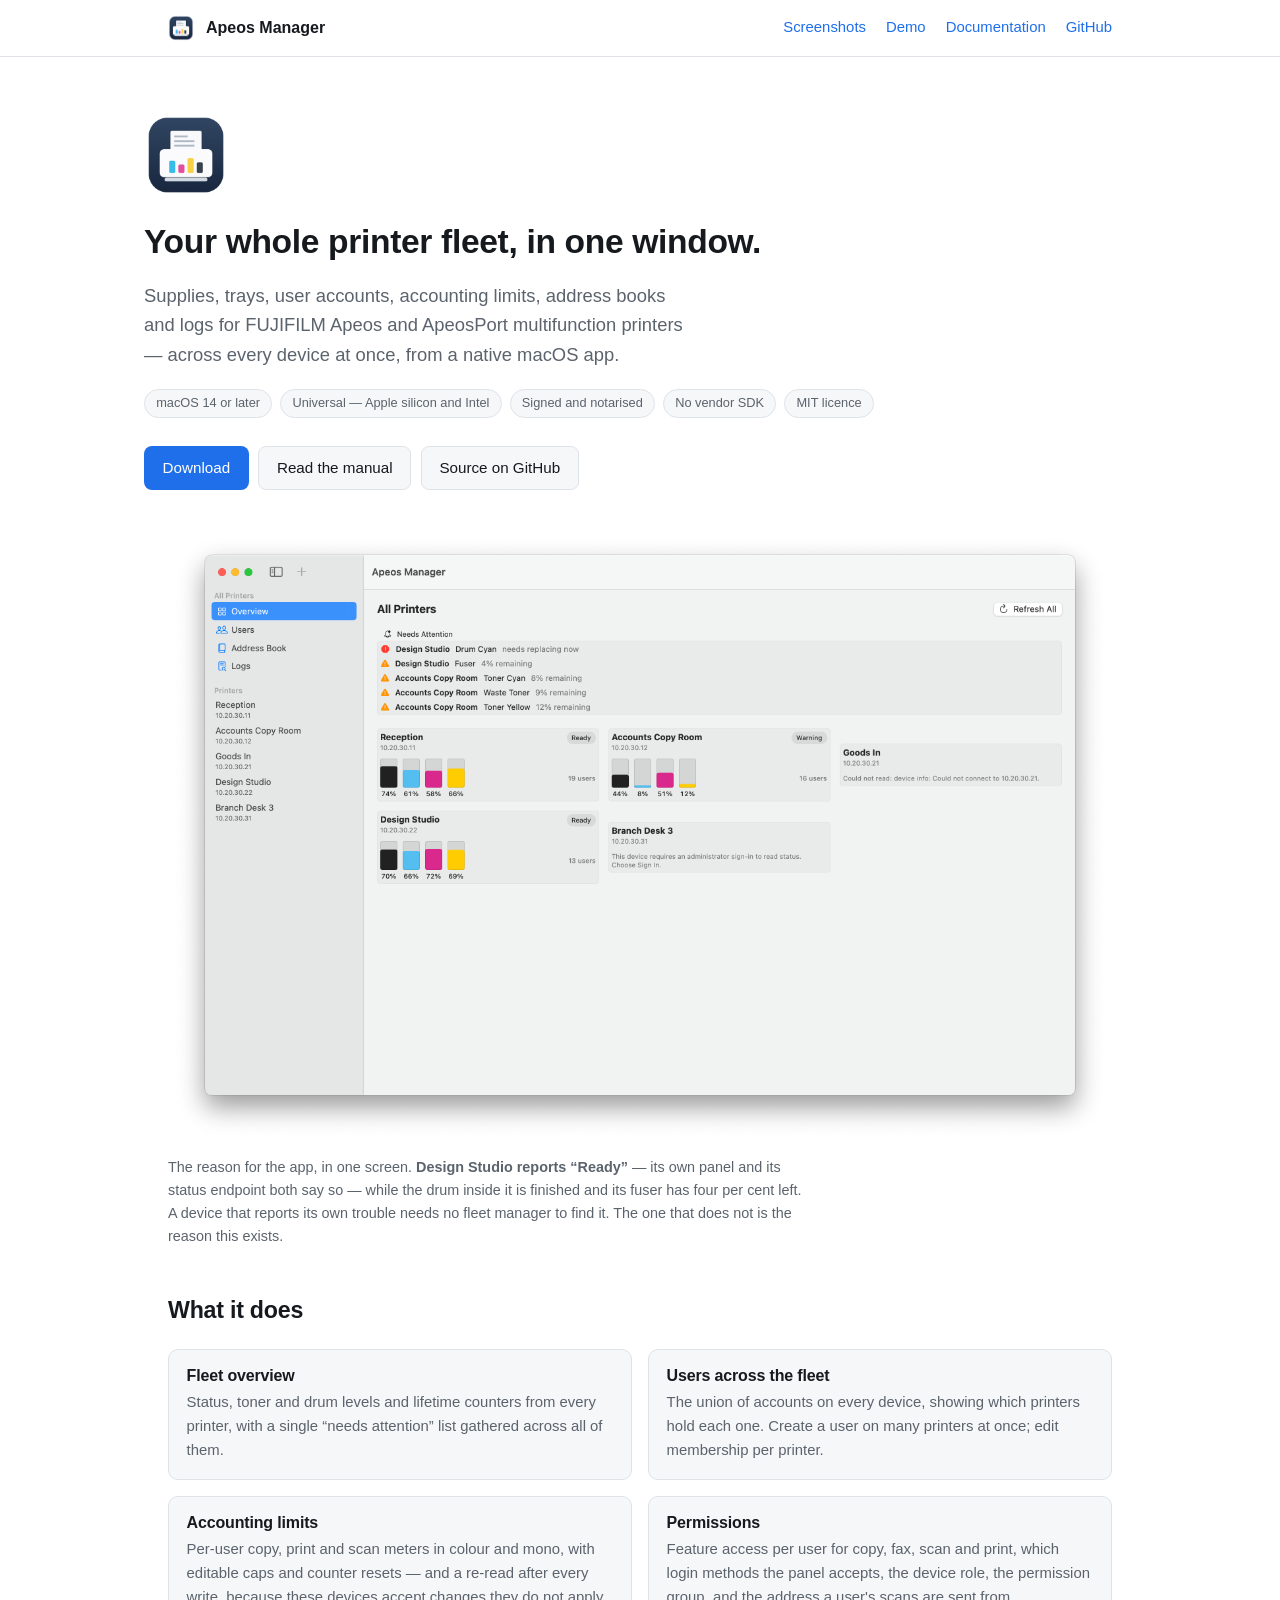
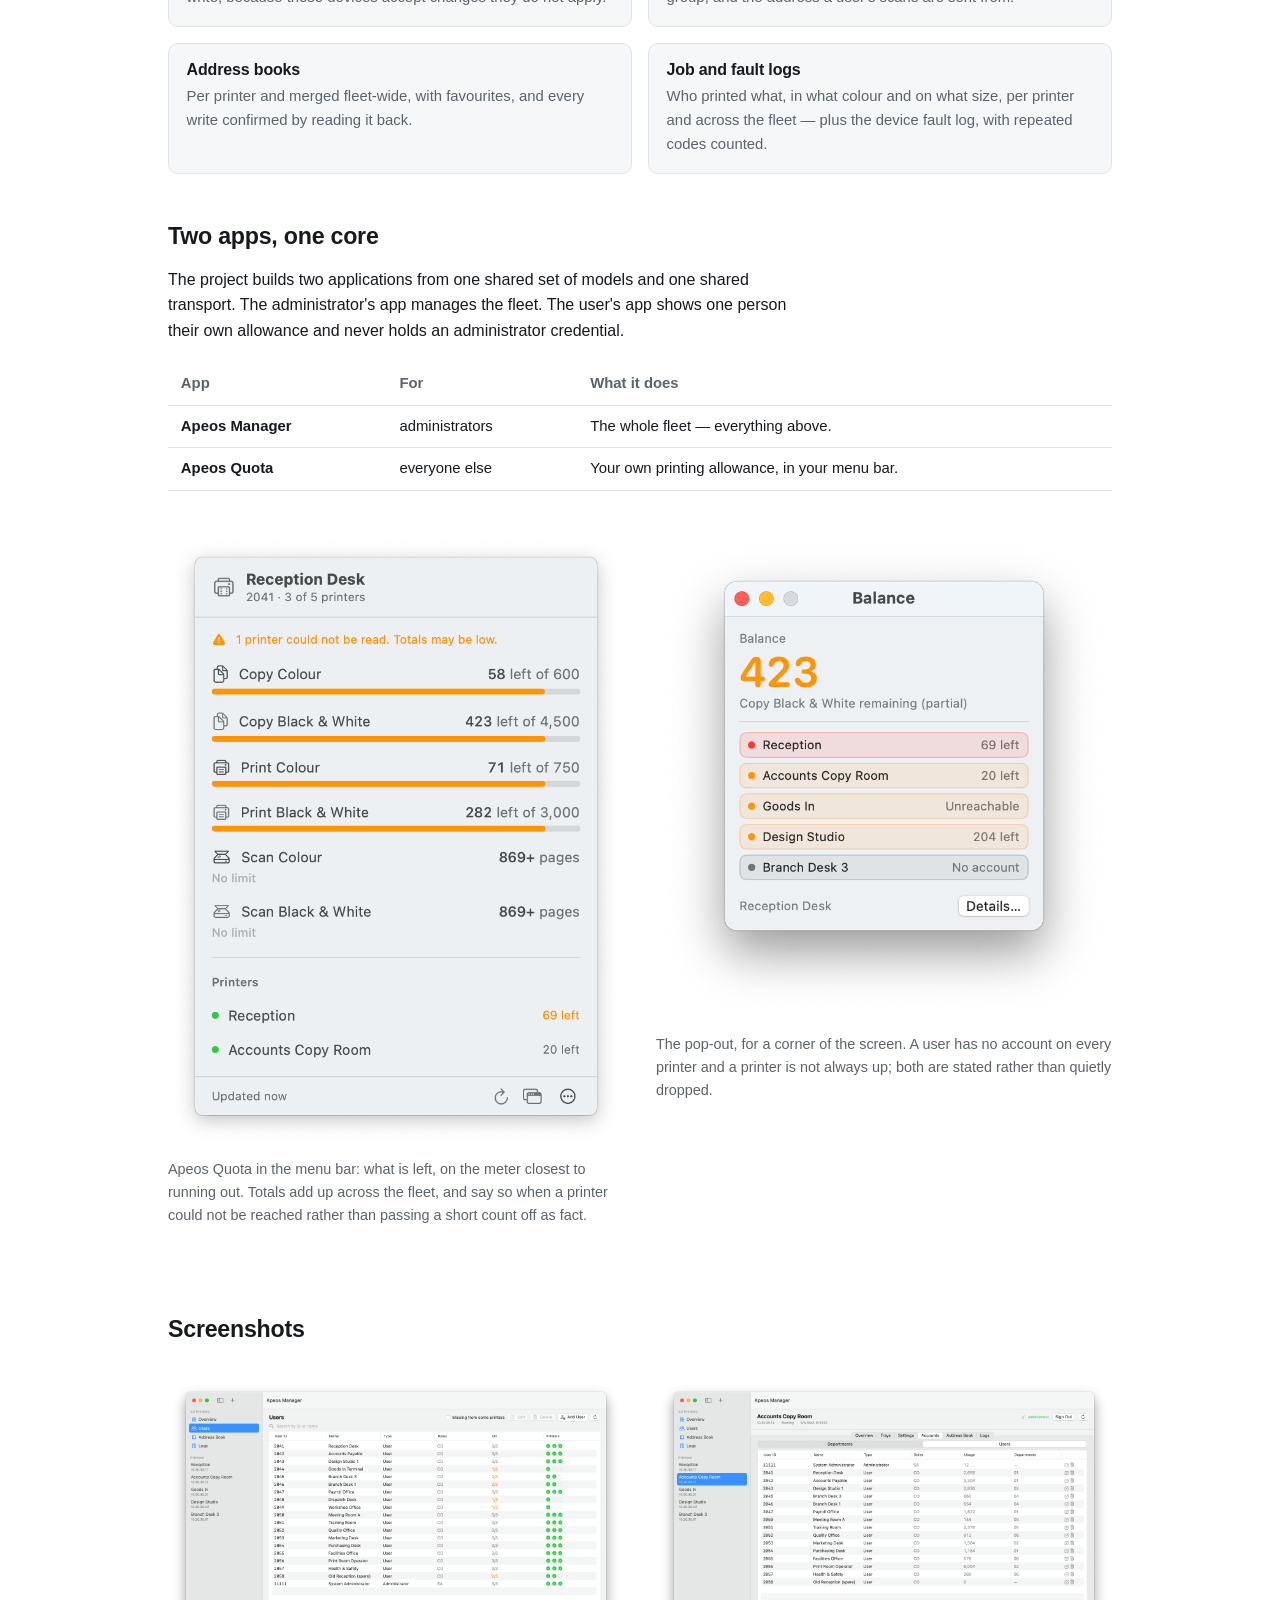
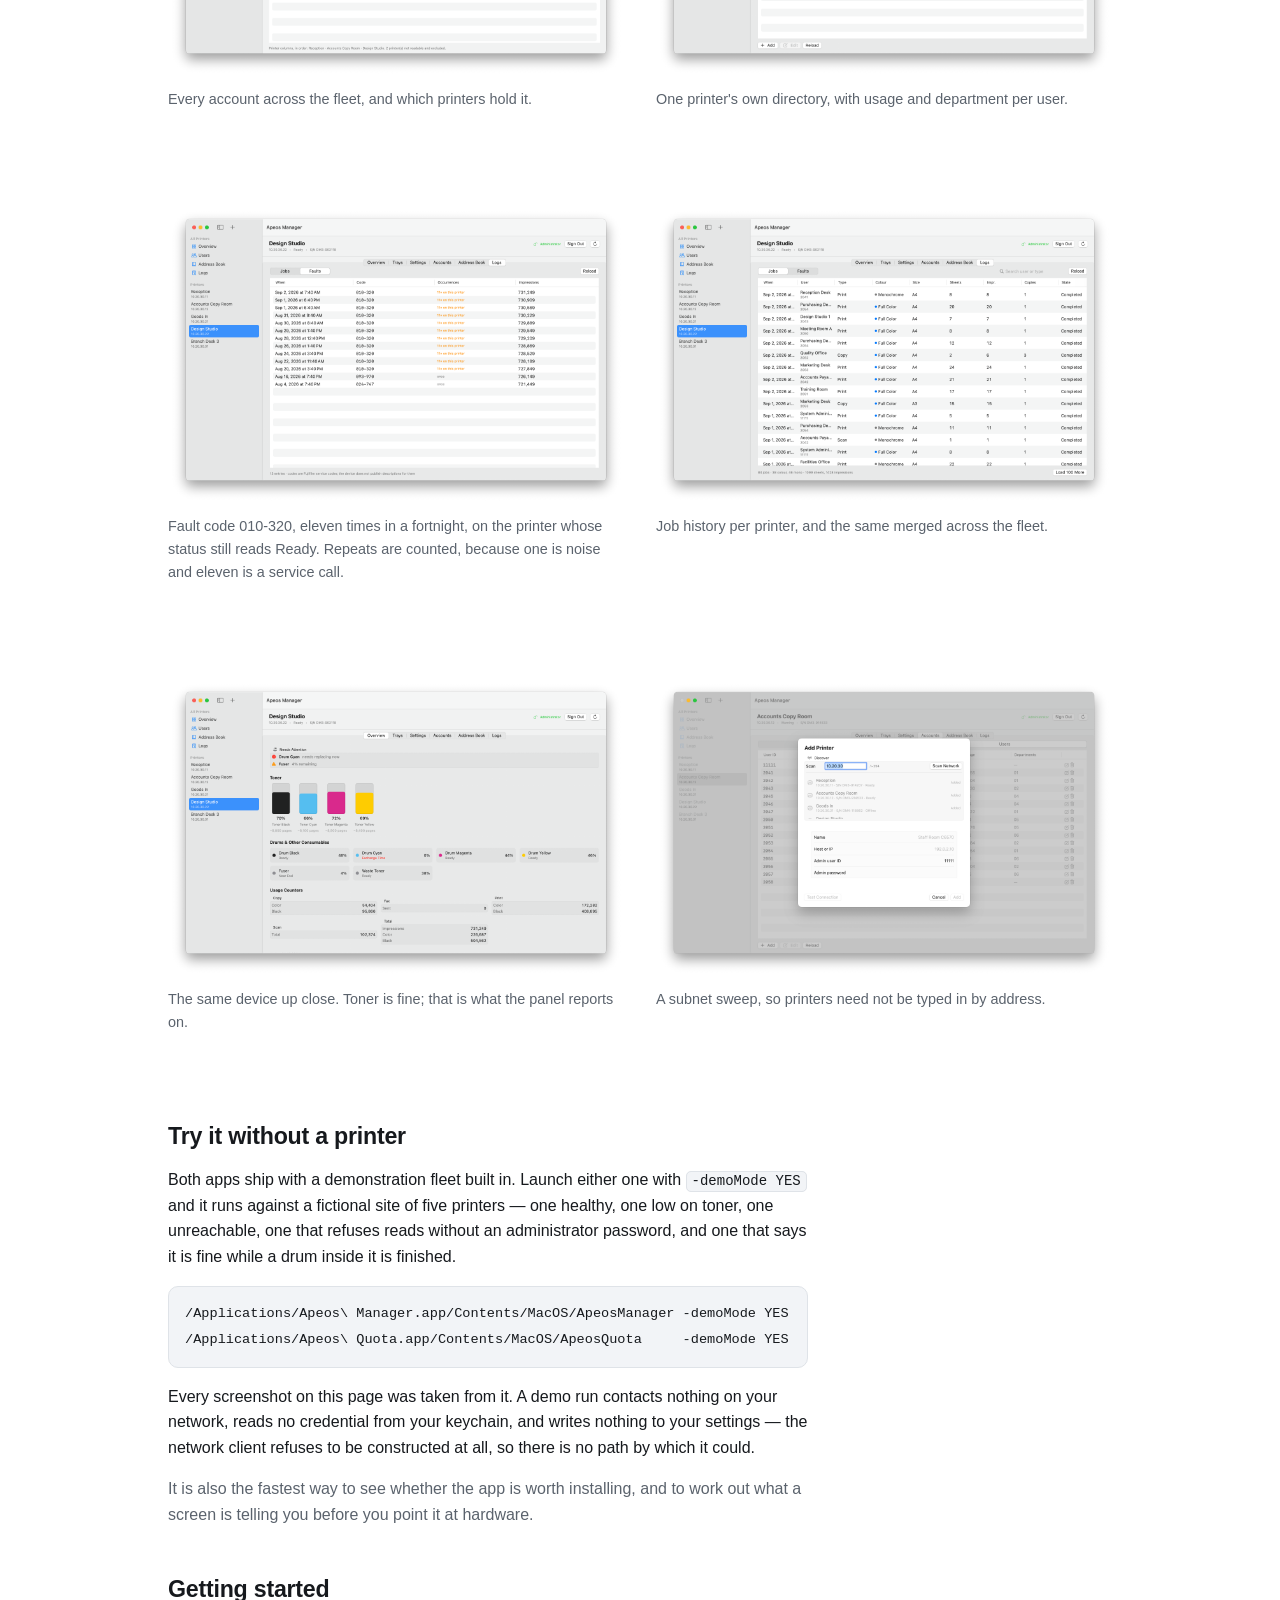
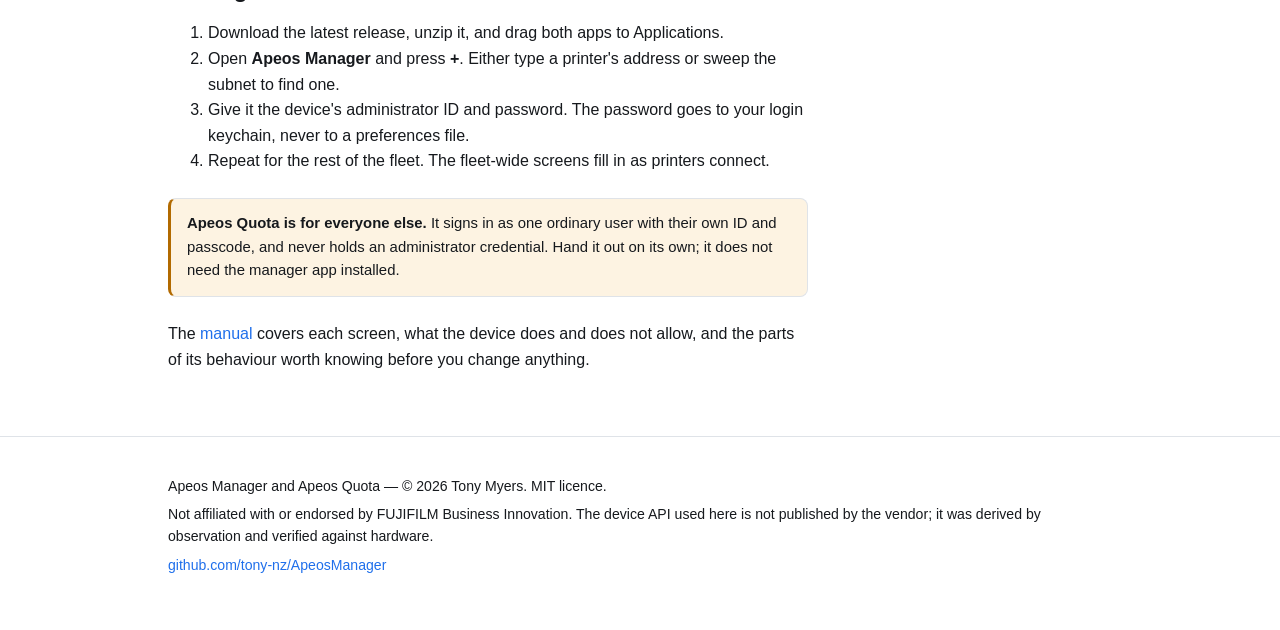
==== docs/index.html @ cca81536 "Add the documentation site Plain HTML and one stylesheet: no Jekyll, no generator, no npm, so what i" ====
<!doctype html>
<html lang="en">
<head>
<meta charset="utf-8">
<meta name="viewport" content="width=device-width, initial-scale=1">
<title>Apeos Manager — fleet management for Apeos printers on macOS</title>
<meta name="description" content="A macOS app for managing a fleet of FUJIFILM Apeos and ApeosPort multifunction printers: supplies, users, accounting limits, address books and logs, across every printer at once.">
<link rel="icon" href="assets/favicon.png" type="image/png">
<link rel="stylesheet" href="assets/style.css">
</head>
<body>

<header class="site-head">
  <div class="wrap">
    <img src="assets/icon.png" alt="Apeos Manager icon">
    <span class="name">Apeos Manager</span>
    <nav>
      <a href="#screenshots">Screenshots</a>
      <a href="#demo">Demo</a>
      <a href="documentation.html">Documentation</a>
      <a href="https://github.com/tony-nz/ApeosManager">GitHub</a>
    </nav>
  </div>
</header>

<main>

<section class="wrap hero">
  <img class="appicon" src="assets/icon.png" alt="Apeos Manager application icon">
  <h1>Your whole printer fleet, in one window.</h1>
  <p class="lead">
    Supplies, trays, user accounts, accounting limits, address books and logs for
    FUJIFILM Apeos and ApeosPort multifunction printers &mdash; across every device at
    once, from a native macOS app.
  </p>
  <div class="badges">
    <span class="badge">macOS 14 or later</span>
    <span class="badge">Universal &mdash; Apple silicon and Intel</span>
    <span class="badge">Signed and notarised</span>
    <span class="badge">No vendor SDK</span>
    <span class="badge">MIT licence</span>
  </div>
  <div class="cta">
    <a class="button primary" href="https://github.com/tony-nz/ApeosManager/releases/latest">Download</a>
    <a class="button quiet" href="documentation.html">Read the manual</a>
    <a class="button quiet" href="https://github.com/tony-nz/ApeosManager">Source on GitHub</a>
  </div>
</section>

<section class="wrap">
  <figure>
    <img src="screenshots/fleet-overview.png"
         alt="The fleet overview. A Needs Attention panel lists a spent cyan drum and a
              fuser at four per cent on Design Studio, and three low consumables on
              Accounts Copy Room. Below it, printer cards show Design Studio badged
              Ready, Goods In unreachable, and Branch Desk 3 asking for an administrator
              sign-in.">
    <figcaption>
      The reason for the app, in one screen. <strong>Design Studio reports
      &ldquo;Ready&rdquo;</strong> &mdash; its own panel and its status endpoint both say
      so &mdash; while the drum inside it is finished and its fuser has four per cent
      left. A device that reports its own trouble needs no fleet manager to find it. The
      one that does not is the reason this exists.
    </figcaption>
  </figure>
</section>

<section class="wrap">
  <h2 id="what">What it does</h2>
  <div class="features">
    <div class="feature">
      <h3>Fleet overview</h3>
      <p>Status, toner and drum levels and lifetime counters from every printer, with a
         single &ldquo;needs attention&rdquo; list gathered across all of them.</p>
    </div>
    <div class="feature">
      <h3>Users across the fleet</h3>
      <p>The union of accounts on every device, showing which printers hold each one.
         Create a user on many printers at once; edit membership per printer.</p>
    </div>
    <div class="feature">
      <h3>Accounting limits</h3>
      <p>Per-user copy, print and scan meters in colour and mono, with editable caps and
         counter resets &mdash; and a re-read after every write, because these devices
         accept changes they do not apply.</p>
    </div>
    <div class="feature">
      <h3>Permissions</h3>
      <p>Feature access per user for copy, fax, scan and print, which login methods the
         panel accepts, the device role, the permission group, and the address a user's
         scans are sent from.</p>
    </div>
    <div class="feature">
      <h3>Address books</h3>
      <p>Per printer and merged fleet-wide, with favourites, and every write confirmed by
         reading it back.</p>
    </div>
    <div class="feature">
      <h3>Job and fault logs</h3>
      <p>Who printed what, in what colour and on what size, per printer and across the
         fleet &mdash; plus the device fault log, with repeated codes counted.</p>
    </div>
  </div>
</section>

<section class="wrap">
  <h2 id="two-apps">Two apps, one core</h2>
  <div class="prose">
    <p>
      The project builds two applications from one shared set of models and one shared
      transport. The administrator's app manages the fleet. The user's app shows one
      person their own allowance and never holds an administrator credential.
    </p>
  </div>
  <div class="table-scroll">
    <table>
      <thead>
        <tr><th>App</th><th>For</th><th>What it does</th></tr>
      </thead>
      <tbody>
        <tr>
          <td><strong>Apeos Manager</strong></td>
          <td>administrators</td>
          <td>The whole fleet &mdash; everything above.</td>
        </tr>
        <tr>
          <td><strong>Apeos Quota</strong></td>
          <td>everyone else</td>
          <td>Your own printing allowance, in your menu bar.</td>
        </tr>
      </tbody>
    </table>
  </div>

  <div class="shots two">
    <figure>
      <img src="screenshots/quota-menu-bar.png"
           alt="The Apeos Quota menu bar popover for Reception Desk, showing four capped
                meters close to their limits, two uncapped scan meters, and a warning
                that one printer could not be read so totals may be low.">
      <figcaption>
        Apeos Quota in the menu bar: what is left, on the meter closest to running out.
        Totals add up across the fleet, and say so when a printer could not be reached
        rather than passing a short count off as fact.
      </figcaption>
    </figure>
    <figure>
      <img src="screenshots/quota-balance.png"
           alt="The Balance window: 423 Copy Black and White remaining, marked partial,
                with all five printers listed — Reception 69 left, Accounts Copy Room 20
                left, Goods In unreachable, Design Studio 204 left, and Branch Desk 3
                showing no account.">
      <figcaption>
        The pop-out, for a corner of the screen. A user has no account on every printer
        and a printer is not always up; both are stated rather than quietly dropped.
      </figcaption>
    </figure>
  </div>
</section>

<section class="wrap">
  <h2 id="screenshots">Screenshots</h2>
  <div class="shots two">
    <figure>
      <img src="screenshots/fleet-users.png"
           alt="The fleet-wide Users list: nineteen accounts with ID, name, type, role,
                a count of how many printers hold each, and a tick per printer.">
      <figcaption>Every account across the fleet, and which printers hold it.</figcaption>
    </figure>
    <figure>
      <img src="screenshots/printer-accounts.png"
           alt="One printer's Accounts tab, showing its user list with per-user usage
                totals and department numbers.">
      <figcaption>One printer's own directory, with usage and department per user.</figcaption>
    </figure>
    <figure>
      <img src="screenshots/printer-faults.png"
           alt="The fault log for Design Studio: fault code 010-320 listed eleven times
                over a fortnight, each row marked eleven times on this printer, on a
                device whose header reads Ready.">
      <figcaption>
        Fault code 010&#8209;320, eleven times in a fortnight, on the printer whose
        status still reads Ready. Repeats are counted, because one is noise and eleven
        is a service call.
      </figcaption>
    </figure>
    <figure>
      <img src="screenshots/printer-jobs.png"
           alt="Job history for one printer: date, user, type, colour, paper size,
                sheets, impressions, copies and state.">
      <figcaption>Job history per printer, and the same merged across the fleet.</figcaption>
    </figure>
    <figure>
      <img src="screenshots/printer-overview.png"
           alt="Design Studio's own overview: header reads Ready, toner all near seventy
                per cent, and below it Drum Cyan at zero per cent marked Exchange Time
                and the fuser at four per cent.">
      <figcaption>
        The same device up close. Toner is fine; that is what the panel reports on.
      </figcaption>
    </figure>
    <figure>
      <img src="screenshots/add-printer.png"
           alt="The Add Printer sheet mid-scan, listing discovered printers with their
                addresses, serial numbers and status.">
      <figcaption>A subnet sweep, so printers need not be typed in by address.</figcaption>
    </figure>
  </div>
</section>

<section class="wrap">
  <h2 id="demo">Try it without a printer</h2>
  <div class="prose">
    <p>
      Both apps ship with a demonstration fleet built in. Launch either one with
      <code>-demoMode YES</code> and it runs against a fictional site of five printers
      &mdash; one healthy, one low on toner, one unreachable, one that refuses reads
      without an administrator password, and one that says it is fine while a drum inside
      it is finished.
    </p>
<pre><code>/Applications/Apeos\ Manager.app/Contents/MacOS/ApeosManager -demoMode YES
/Applications/Apeos\ Quota.app/Contents/MacOS/ApeosQuota     -demoMode YES</code></pre>
    <p>
      Every screenshot on this page was taken from it. A demo run contacts nothing on
      your network, reads no credential from your keychain, and writes nothing to your
      settings &mdash; the network client refuses to be constructed at all, so there is
      no path by which it could.
    </p>
    <p class="dim">
      It is also the fastest way to see whether the app is worth installing, and to work
      out what a screen is telling you before you point it at hardware.
    </p>
  </div>
</section>

<section class="wrap">
  <h2 id="start">Getting started</h2>
  <div class="prose">
    <ol>
      <li>Download the latest release, unzip it, and drag both apps to Applications.</li>
      <li>Open <strong>Apeos Manager</strong> and press <strong>+</strong>. Either type a
          printer's address or sweep the subnet to find one.</li>
      <li>Give it the device's administrator ID and password. The password goes to your
          login keychain, never to a preferences file.</li>
      <li>Repeat for the rest of the fleet. The fleet-wide screens fill in as printers
          connect.</li>
    </ol>
    <div class="note">
      <strong>Apeos Quota is for everyone else.</strong> It signs in as one ordinary
      user with their own ID and passcode, and never holds an administrator credential.
      Hand it out on its own; it does not need the manager app installed.
    </div>
    <p>
      The <a href="documentation.html">manual</a> covers each screen, what the device
      does and does not allow, and the parts of its behaviour worth knowing before you
      change anything.
    </p>
  </div>
</section>

</main>

<footer>
  <div class="wrap">
    <p>Apeos Manager and Apeos Quota &mdash; &copy; 2026 Tony Myers. MIT licence.</p>
    <p>Not affiliated with or endorsed by FUJIFILM Business Innovation. The device API
       used here is not published by the vendor; it was derived by observation and
       verified against hardware.</p>
    <p><a href="https://github.com/tony-nz/ApeosManager">github.com/tony-nz/ApeosManager</a></p>
  </div>
</footer>

</body>
</html>
---- docs/assets/style.css ----
/* Apeos Manager — one stylesheet, no build step, no web fonts.
   The light palette is defined on :root and only the properties are redefined in the
   dark block, so no colour has its only definition inside a media query. */

:root {
    --bg: #ffffff;
    --bg-soft: #f6f7f9;
    --bg-sunken: #eceef1;
    --text: #16191d;
    --text-dim: #5b636d;
    --line: #dfe3e8;
    --accent: #1f6feb;
    --accent-dim: #d6e4fd;
    --warn: #b26a00;
    --warn-bg: #fdf3e2;
    --code-bg: #f2f4f7;
    --shadow: 0 1px 2px rgba(0, 0, 0, .06), 0 8px 24px rgba(0, 0, 0, .07);
    --radius: 10px;
    --sans: -apple-system, BlinkMacSystemFont, "Segoe UI", Roboto, "Helvetica Neue", Arial, sans-serif;
    --mono: ui-monospace, SFMono-Regular, "SF Mono", Menlo, Consolas, monospace;
}

@media (prefers-color-scheme: dark) {
    :root {
        --bg: #14171a;
        --bg-soft: #1b1f24;
        --bg-sunken: #22272e;
        --text: #e8eaed;
        --text-dim: #9aa4b1;
        --line: #2c333b;
        --accent: #6ea8ff;
        --accent-dim: #1d3559;
        --warn: #e2a44a;
        --warn-bg: #2e2413;
        --code-bg: #1b1f24;
        --shadow: 0 1px 2px rgba(0, 0, 0, .4), 0 8px 24px rgba(0, 0, 0, .45);
    }
}

* { box-sizing: border-box; }

html { -webkit-text-size-adjust: 100%; }

body {
    margin: 0;
    background: var(--bg);
    color: var(--text);
    font: 16px/1.6 var(--sans);
}

/* Prose is capped; figures and tables are allowed the full column. */
.wrap { max-width: 62rem; margin: 0 auto; padding: 0 1.5rem; }
.prose { max-width: 40rem; }

a { color: var(--accent); text-decoration: none; }
a:hover { text-decoration: underline; }

h1, h2, h3 { line-height: 1.25; letter-spacing: -.01em; }
h1 { font-size: 2.1rem; margin: 0 0 .5rem; }
h2 { font-size: 1.45rem; margin: 3rem 0 .75rem; }
h3 { font-size: 1.1rem; margin: 2rem 0 .5rem; }
p, li { color: var(--text); }
.dim { color: var(--text-dim); }

code, kbd {
    font-family: var(--mono);
    font-size: .875em;
    background: var(--code-bg);
    border: 1px solid var(--line);
    border-radius: 5px;
    padding: .1em .35em;
}

pre {
    background: var(--code-bg);
    border: 1px solid var(--line);
    border-radius: var(--radius);
    padding: .9rem 1rem;
    overflow-x: auto;          /* wide code scrolls itself, never the page */
}
pre code { background: none; border: 0; padding: 0; font-size: .85rem; }

/* ---- header ---- */

.site-head {
    position: sticky; top: 0; z-index: 10;
    background: color-mix(in srgb, var(--bg) 88%, transparent);
    backdrop-filter: saturate(180%) blur(12px);
    border-bottom: 1px solid var(--line);
}
.site-head .wrap { display: flex; align-items: center; gap: .75rem; height: 56px; }
.site-head img { width: 26px; height: 26px; border-radius: 6px; }
.site-head .name { font-weight: 600; color: var(--text); }
.site-head nav { margin-left: auto; display: flex; gap: 1.25rem; font-size: .93rem; }

/* ---- hero ---- */

.hero { padding: 3.5rem 0 1rem; }
.hero img.appicon { width: 84px; height: 84px; margin-bottom: 1rem; }
.hero p.lead { font-size: 1.15rem; color: var(--text-dim); max-width: 34rem; }

.badges { display: flex; flex-wrap: wrap; gap: .5rem; margin: 1.25rem 0 0; }
.badge {
    font-size: .8rem; color: var(--text-dim);
    border: 1px solid var(--line); border-radius: 999px;
    padding: .2rem .7rem; background: var(--bg-soft);
}

.cta { display: flex; flex-wrap: wrap; gap: .6rem; margin: 1.75rem 0 0; }
.button {
    display: inline-block; padding: .55rem 1.1rem; border-radius: 8px;
    font-size: .95rem; font-weight: 500; border: 1px solid transparent;
}
.button.primary { background: var(--accent); color: #fff; }
.button.primary:hover { text-decoration: none; filter: brightness(1.08); }
.button.quiet { border-color: var(--line); color: var(--text); background: var(--bg-soft); }
.button.quiet:hover { text-decoration: none; border-color: var(--text-dim); }

.note {
    border: 1px solid var(--line); border-left: 3px solid var(--warn);
    background: var(--warn-bg); color: var(--text);
    border-radius: 8px; padding: .8rem 1rem; margin: 1.5rem 0; font-size: .93rem;
}

/* ---- figures ---- */

figure { margin: 1.5rem 0 2.5rem; }
figure img {
    display: block; width: 100%; height: auto;
    border-radius: var(--radius);
}
figure.plain img { box-shadow: none; }
figcaption { margin-top: .7rem; color: var(--text-dim); font-size: .9rem; max-width: 40rem; }

.shots { display: grid; gap: 2rem; }
@media (min-width: 60rem) { .shots.two { grid-template-columns: 1fr 1fr; } }

/* ---- feature grid ---- */

.features { display: grid; gap: 1rem; margin-top: 1.5rem; }
@media (min-width: 46rem) { .features { grid-template-columns: 1fr 1fr; } }
.feature {
    border: 1px solid var(--line); border-radius: var(--radius);
    background: var(--bg-soft); padding: 1rem 1.1rem;
}
.feature h3 { margin: 0 0 .35rem; font-size: 1rem; }
.feature p { margin: 0; color: var(--text-dim); font-size: .93rem; }

/* ---- tables ---- */

.table-scroll { overflow-x: auto; margin: 1.25rem 0; }
table { border-collapse: collapse; width: 100%; font-size: .93rem; }
th, td { text-align: left; padding: .55rem .8rem; border-bottom: 1px solid var(--line); }
th { color: var(--text-dim); font-weight: 600; white-space: nowrap; }

/* ---- documentation layout ---- */

.doc { display: block; }
@media (min-width: 64rem) {
    .doc { display: grid; grid-template-columns: 15rem 1fr; gap: 3rem; align-items: start; }
    .doc-nav { position: sticky; top: 76px; max-height: calc(100vh - 96px); overflow-y: auto; }
}
.doc-nav ul { list-style: none; margin: 0; padding: 0; font-size: .9rem; }
.doc-nav li { margin: 0; }
.doc-nav a {
    display: block; padding: .28rem .6rem; border-radius: 6px;
    color: var(--text-dim); border-left: 2px solid transparent;
}
.doc-nav a:hover { color: var(--text); text-decoration: none; }
.doc-nav a.active { color: var(--accent); background: var(--accent-dim); border-left-color: var(--accent); }
.doc-nav .group { margin-top: 1rem; font-size: .78rem; text-transform: uppercase;
                  letter-spacing: .06em; color: var(--text-dim); padding: 0 .6rem; }

.doc-body section { scroll-margin-top: 76px; }
.doc-body h2:first-of-type { margin-top: 1rem; }

/* ---- footer ---- */

footer {
    margin-top: 4rem; border-top: 1px solid var(--line);
    padding: 2rem 0 3rem; color: var(--text-dim); font-size: .88rem;
}
footer p { margin: .35rem 0; }
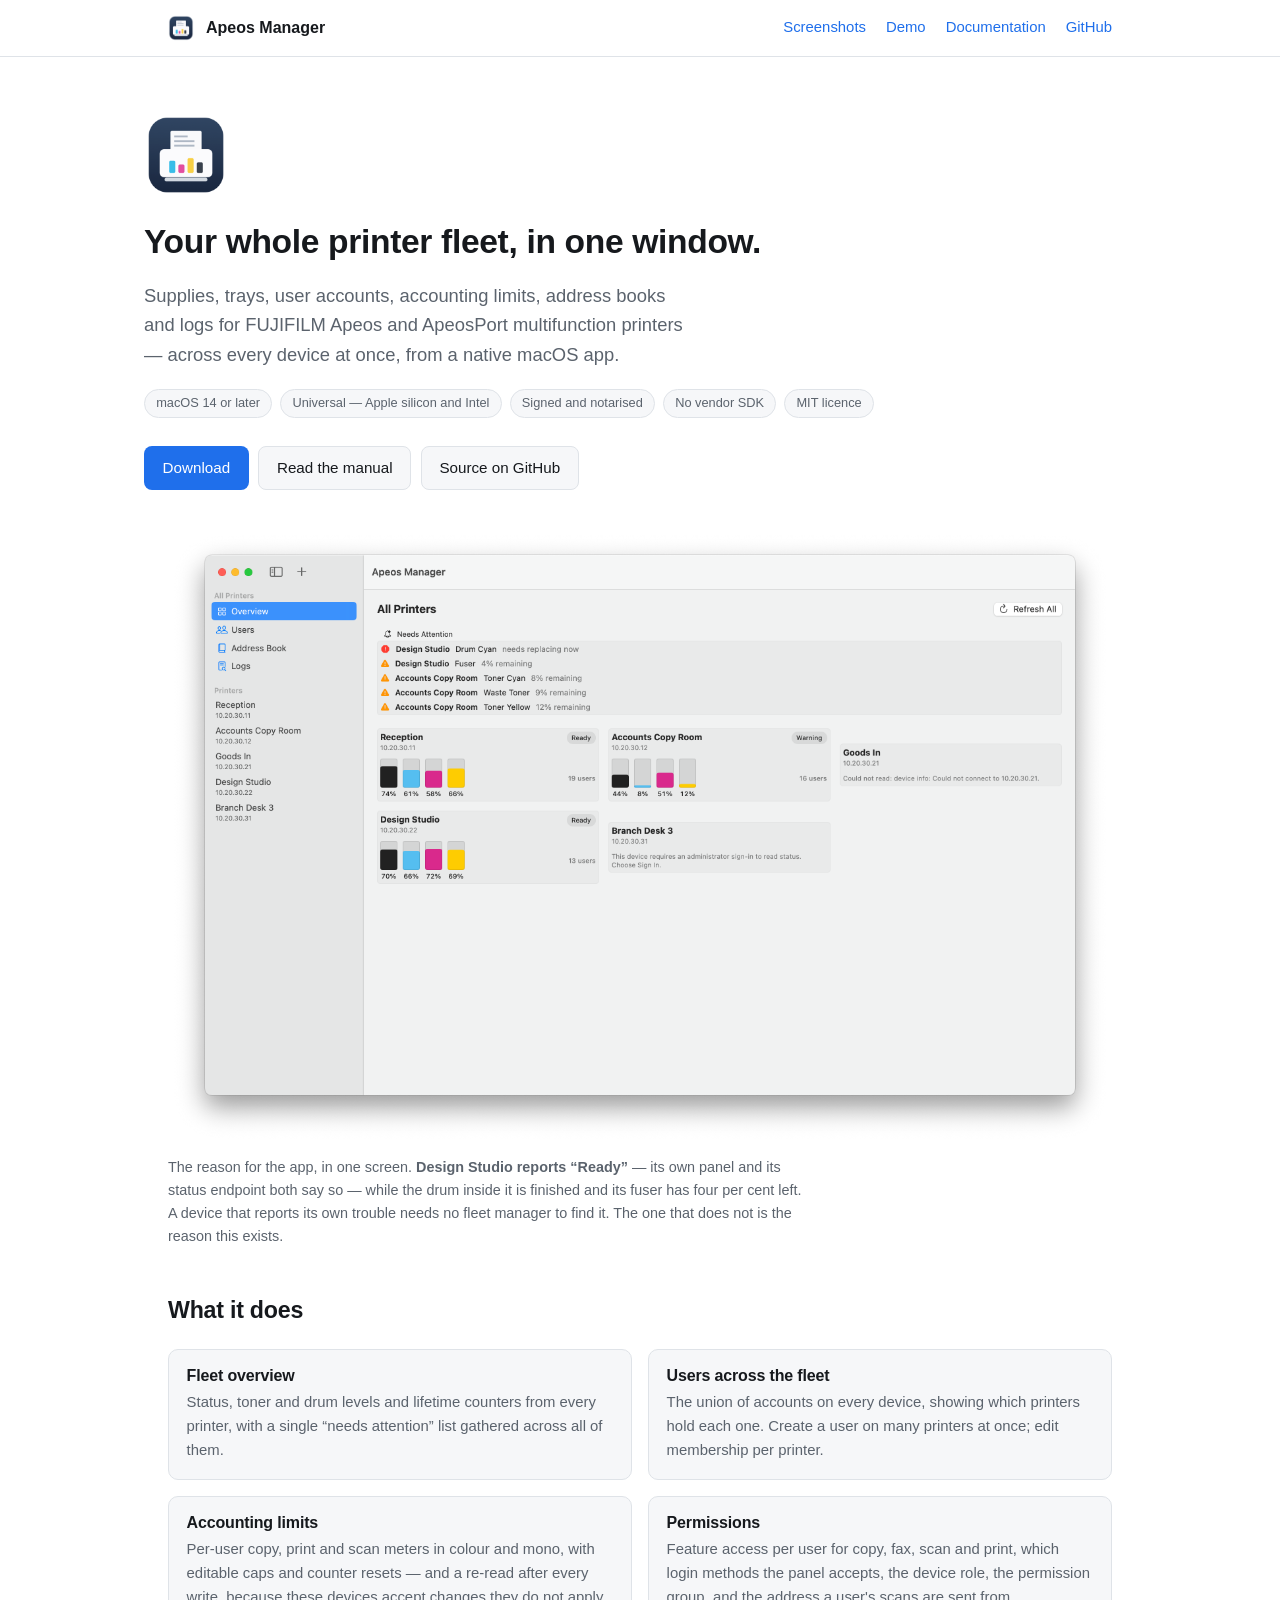
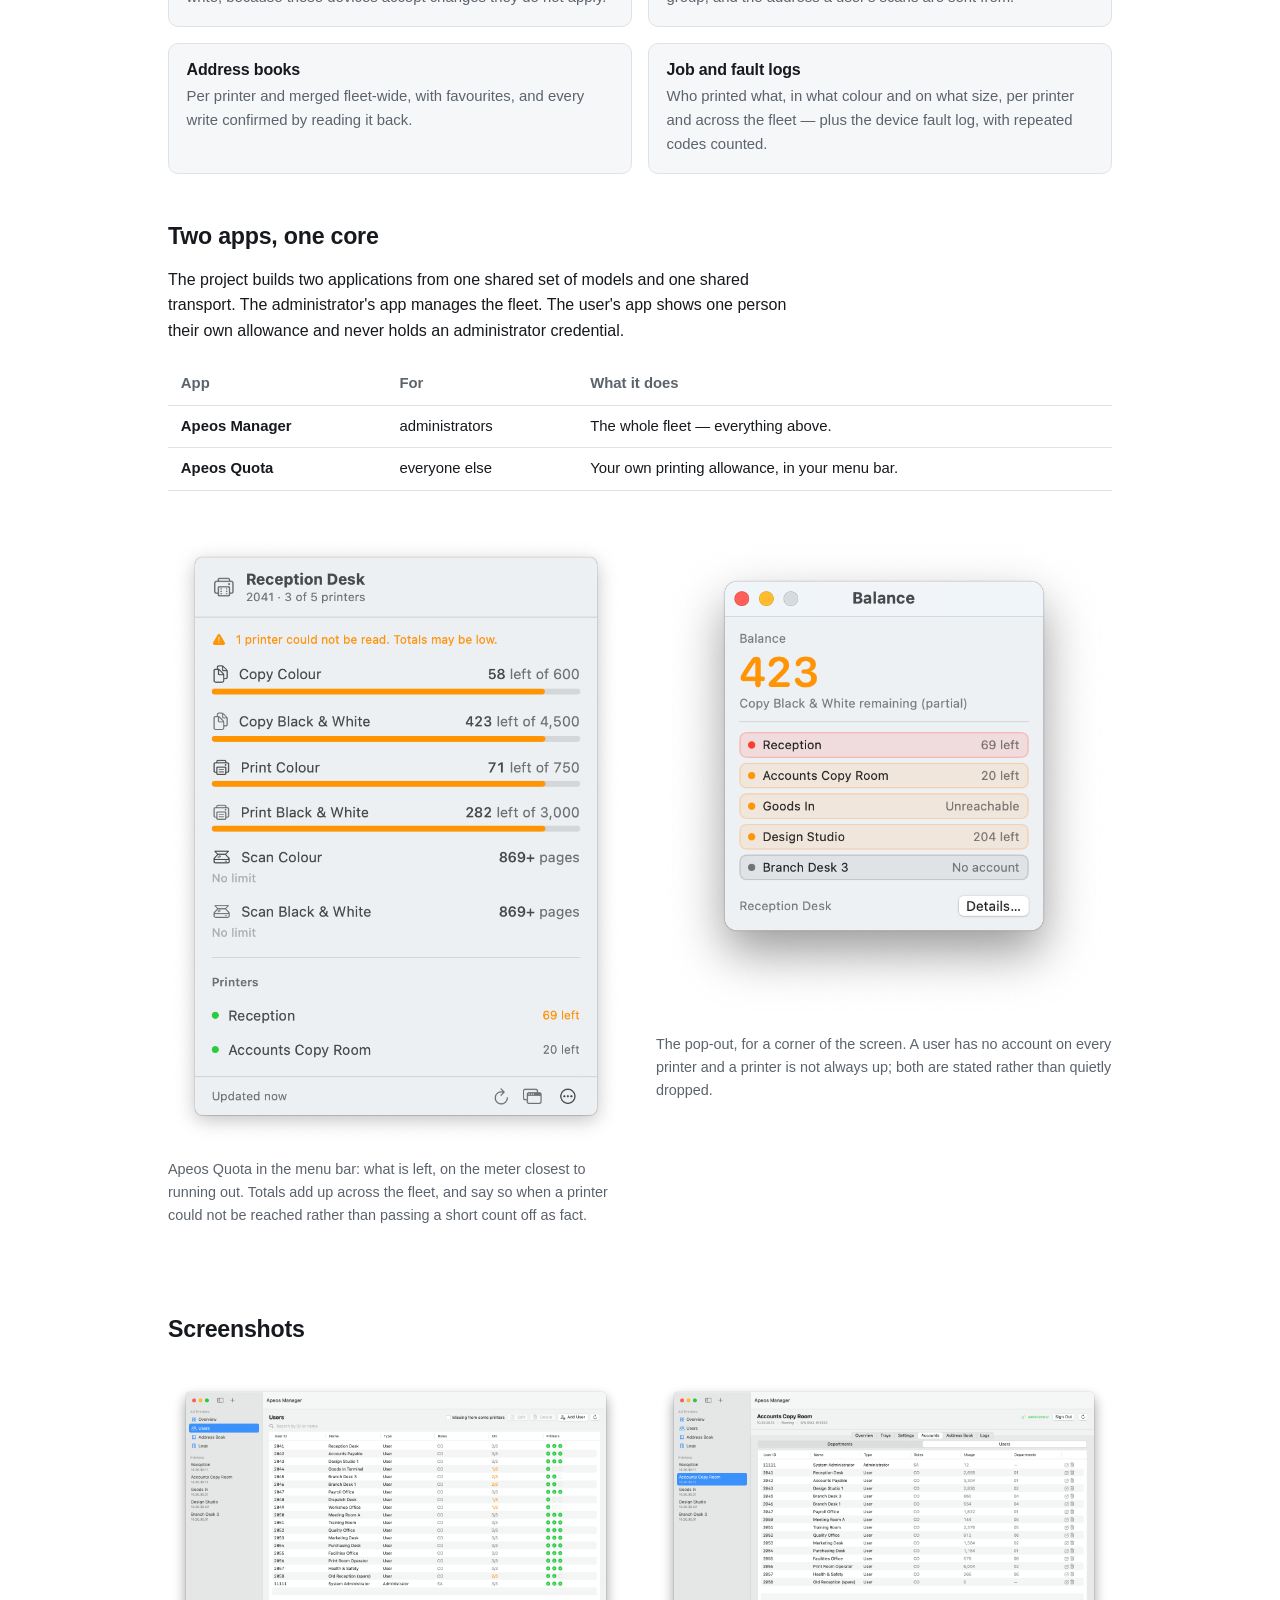
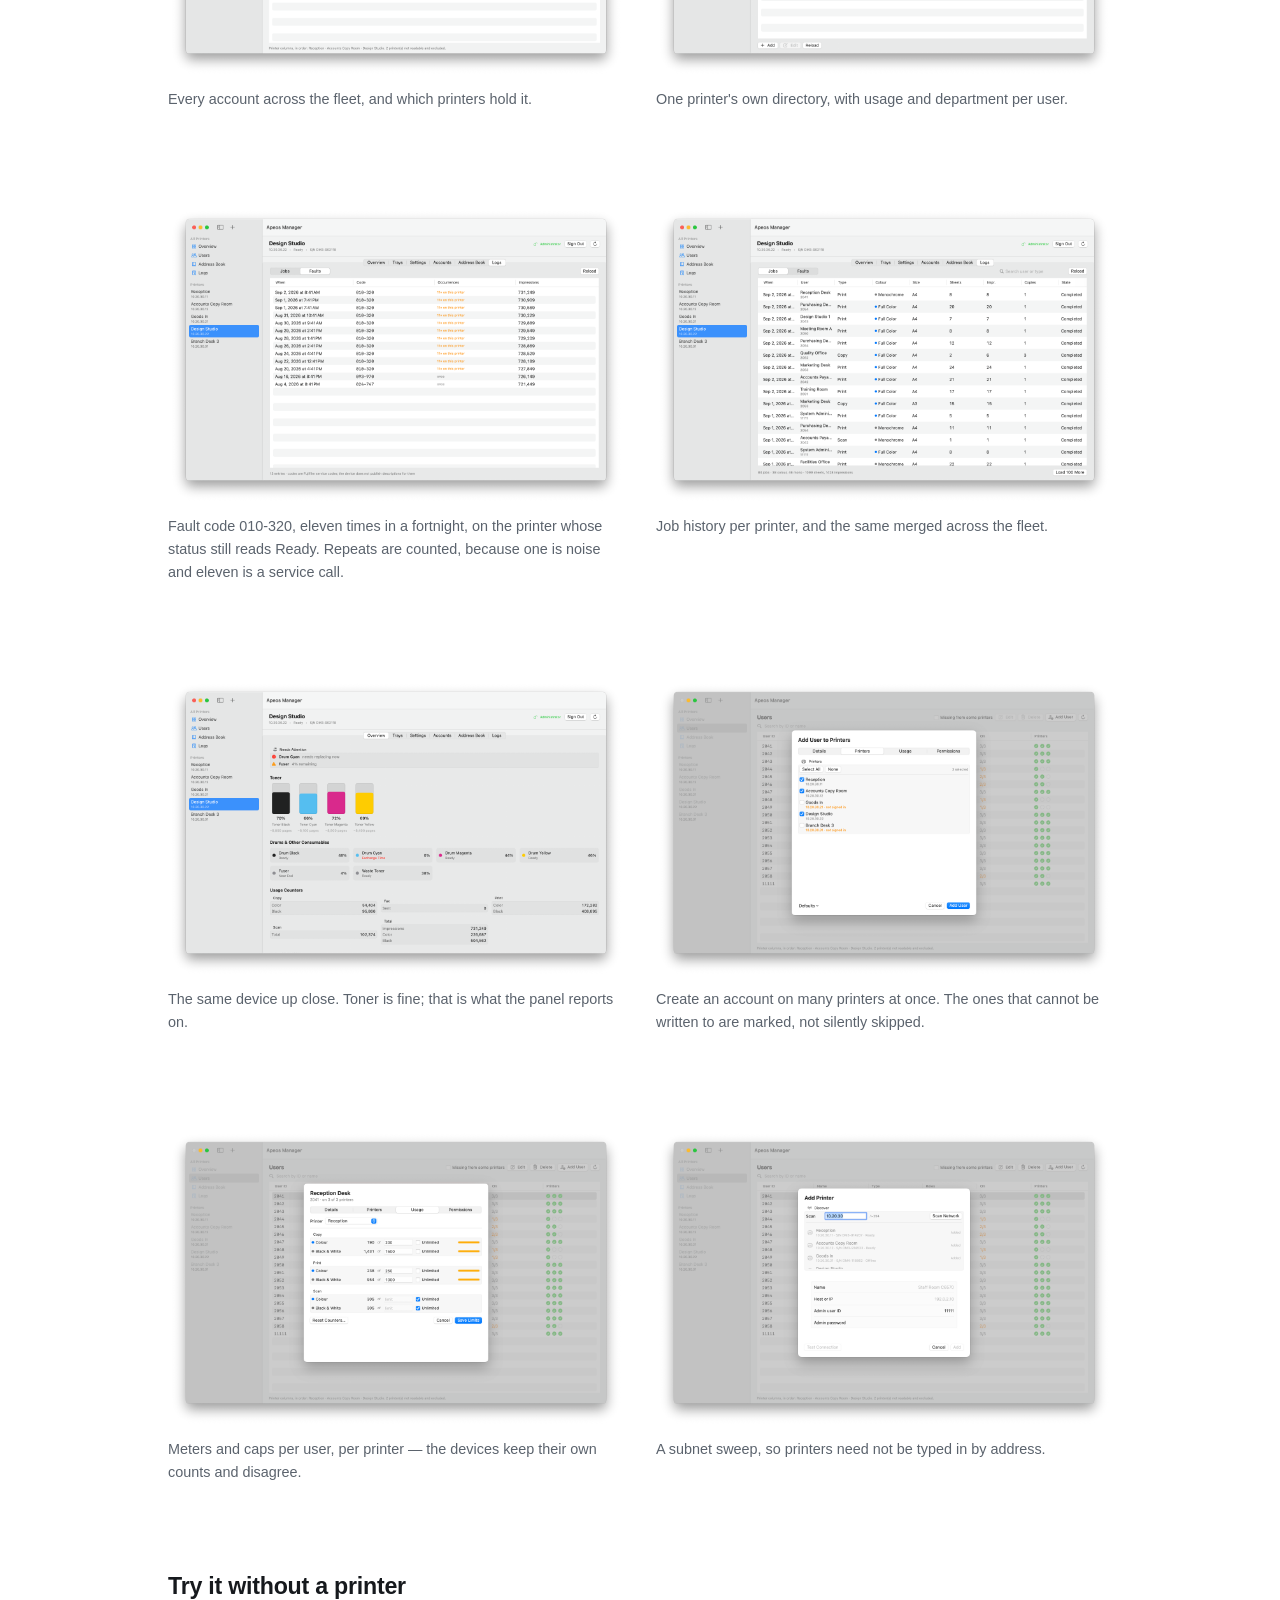
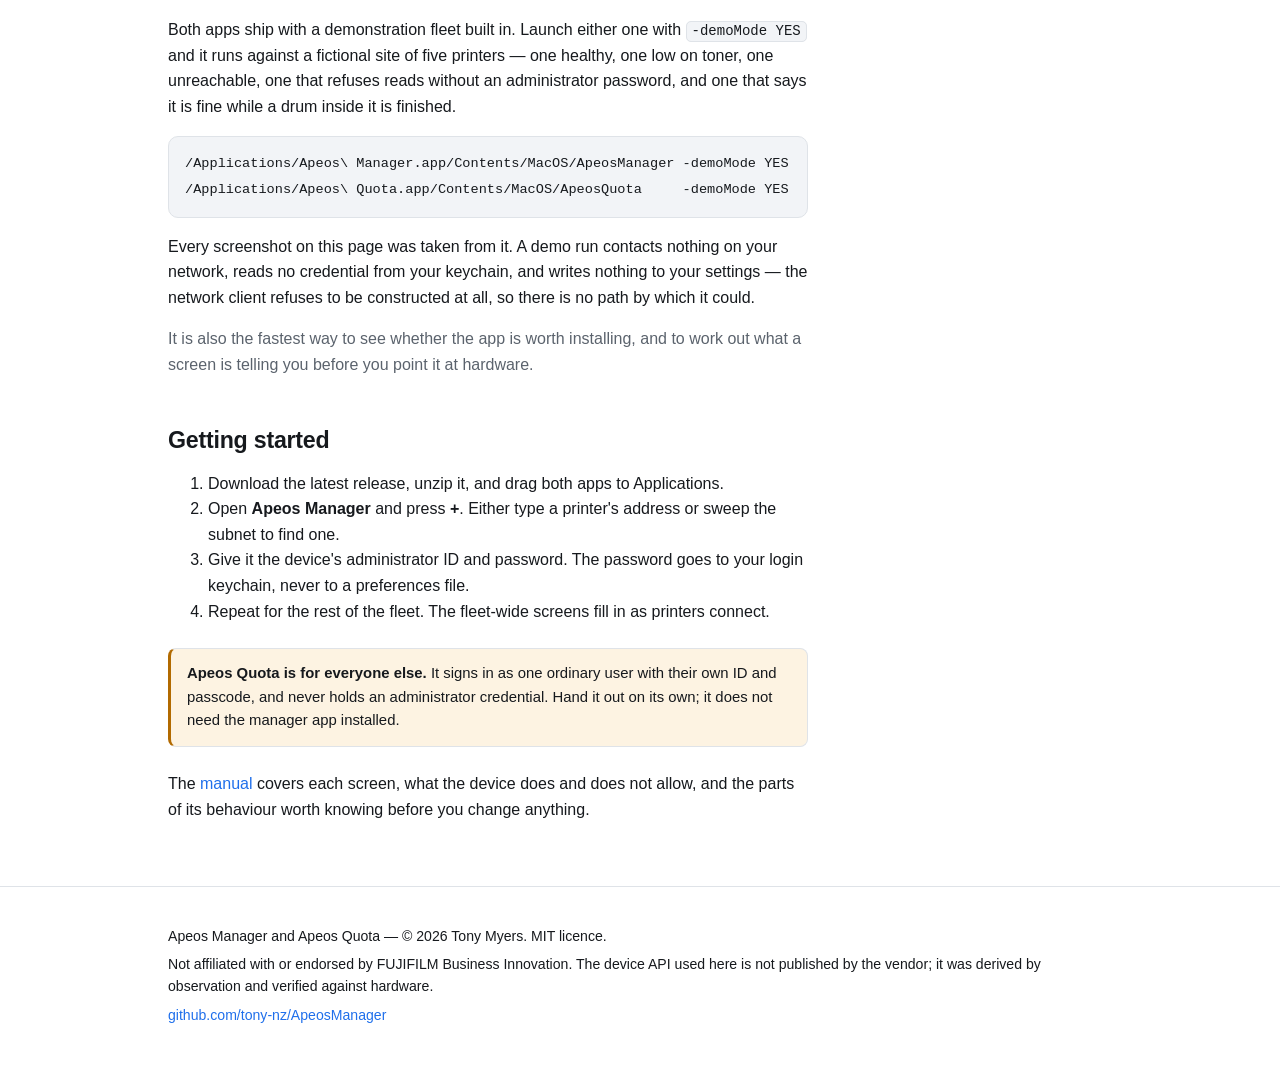
==== commit 6c1d4cf8: "Screenshot the user editors, and the printer settings tab Seven shots were missing the part of the a" ====
--- a/docs/index.html
+++ b/docs/index.html
@@ -200,6 +200,25 @@
       </figcaption>
     </figure>
     <figure>
+      <img src="screenshots/add-user-printers.png"
+           alt="The Add User sheet's Printers pane: five printers with checkboxes, three
+                ticked and marked three selected, the two not signed in shown in amber.">
+      <figcaption>
+        Create an account on many printers at once. The ones that cannot be written to
+        are marked, not silently skipped.
+      </figcaption>
+    </figure>
+    <figure>
+      <img src="screenshots/edit-user-usage.png"
+           alt="Editing a user's usage on one printer: copy colour 190 of 200, copy mono
+                1,431 of 1,500, print colour 238 of 250, print mono 954 of 1,000, each
+                with an amber bar, and scan unlimited.">
+      <figcaption>
+        Meters and caps per user, per printer &mdash; the devices keep their own counts
+        and disagree.
+      </figcaption>
+    </figure>
+    <figure>
       <img src="screenshots/add-printer.png"
            alt="The Add Printer sheet mid-scan, listing discovered printers with their
                 addresses, serial numbers and status.">
@@ -270,5 +289,7 @@
   </div>
 </footer>
 
+<script src="assets/lightbox.js"></script>
+
 </body>
 </html>
--- a/docs/assets/style.css
+++ b/docs/assets/style.css
@@ -181,3 +181,57 @@
     padding: 2rem 0 3rem; color: var(--text-dim); font-size: .88rem;
 }
 footer p { margin: .35rem 0; }
+
+/* ---- lightbox ----
+   Screenshots are 2640px wide and shown at a third of that, so the detail that makes
+   them worth including -- a fault code, a meter, a status badge -- is unreadable until
+   they are opened. The overlay is a <dialog>, which brings Escape, a focus trap and an
+   inert background with it rather than needing all three reimplemented. */
+
+figure img { cursor: zoom-in; }
+
+.lightbox {
+    position: fixed; inset: 0;
+    width: 100vw; height: 100vh;
+    max-width: 100vw; max-height: 100vh;
+    border: 0; padding: 0;
+    overflow: hidden;
+    /* The dim is painted on the element itself, not left to ::backdrop alone. A dialog
+       sized by its content does not necessarily cover the viewport, and a backdrop that
+       fails to paint leaves the caption sitting unreadable on top of the page. */
+    background: rgba(0, 0, 0, .78);
+    color: #f2f4f7;
+}
+.lightbox::backdrop { background: rgba(0, 0, 0, .78); }
+
+.lightbox-inner {
+    display: flex; flex-direction: column; align-items: center; justify-content: center;
+    gap: .9rem; height: 100%; padding: 2.5rem 1.5rem 1.5rem;
+}
+.lightbox img {
+    display: block;
+    max-width: min(1600px, 96vw);
+    max-height: 82vh;
+    width: auto; height: auto;
+    border-radius: var(--radius);
+    box-shadow: 0 24px 64px rgba(0, 0, 0, .45);
+    cursor: zoom-out;
+}
+.lightbox .cap {
+    margin: 0; max-width: 46rem; text-align: center;
+    font-size: .9rem; line-height: 1.5; color: #f2f4f7;
+    text-shadow: 0 1px 3px rgba(0, 0, 0, .6);
+}
+.lightbox .close {
+    position: absolute; top: .75rem; right: .9rem;
+    width: 2rem; height: 2rem; line-height: 1;
+    border: 0; border-radius: 999px; cursor: pointer;
+    background: rgba(255, 255, 255, .14); color: #fff;
+    font-size: 1.15rem; font-family: var(--sans);
+}
+.lightbox .close:hover { background: rgba(255, 255, 255, .26); }
+.lightbox .close:focus-visible,
+.lightbox img:focus-visible { outline: 2px solid #fff; outline-offset: 3px; }
+
+/* The page behind must not scroll while the overlay is up. */
+body.lightbox-open { overflow: hidden; }
